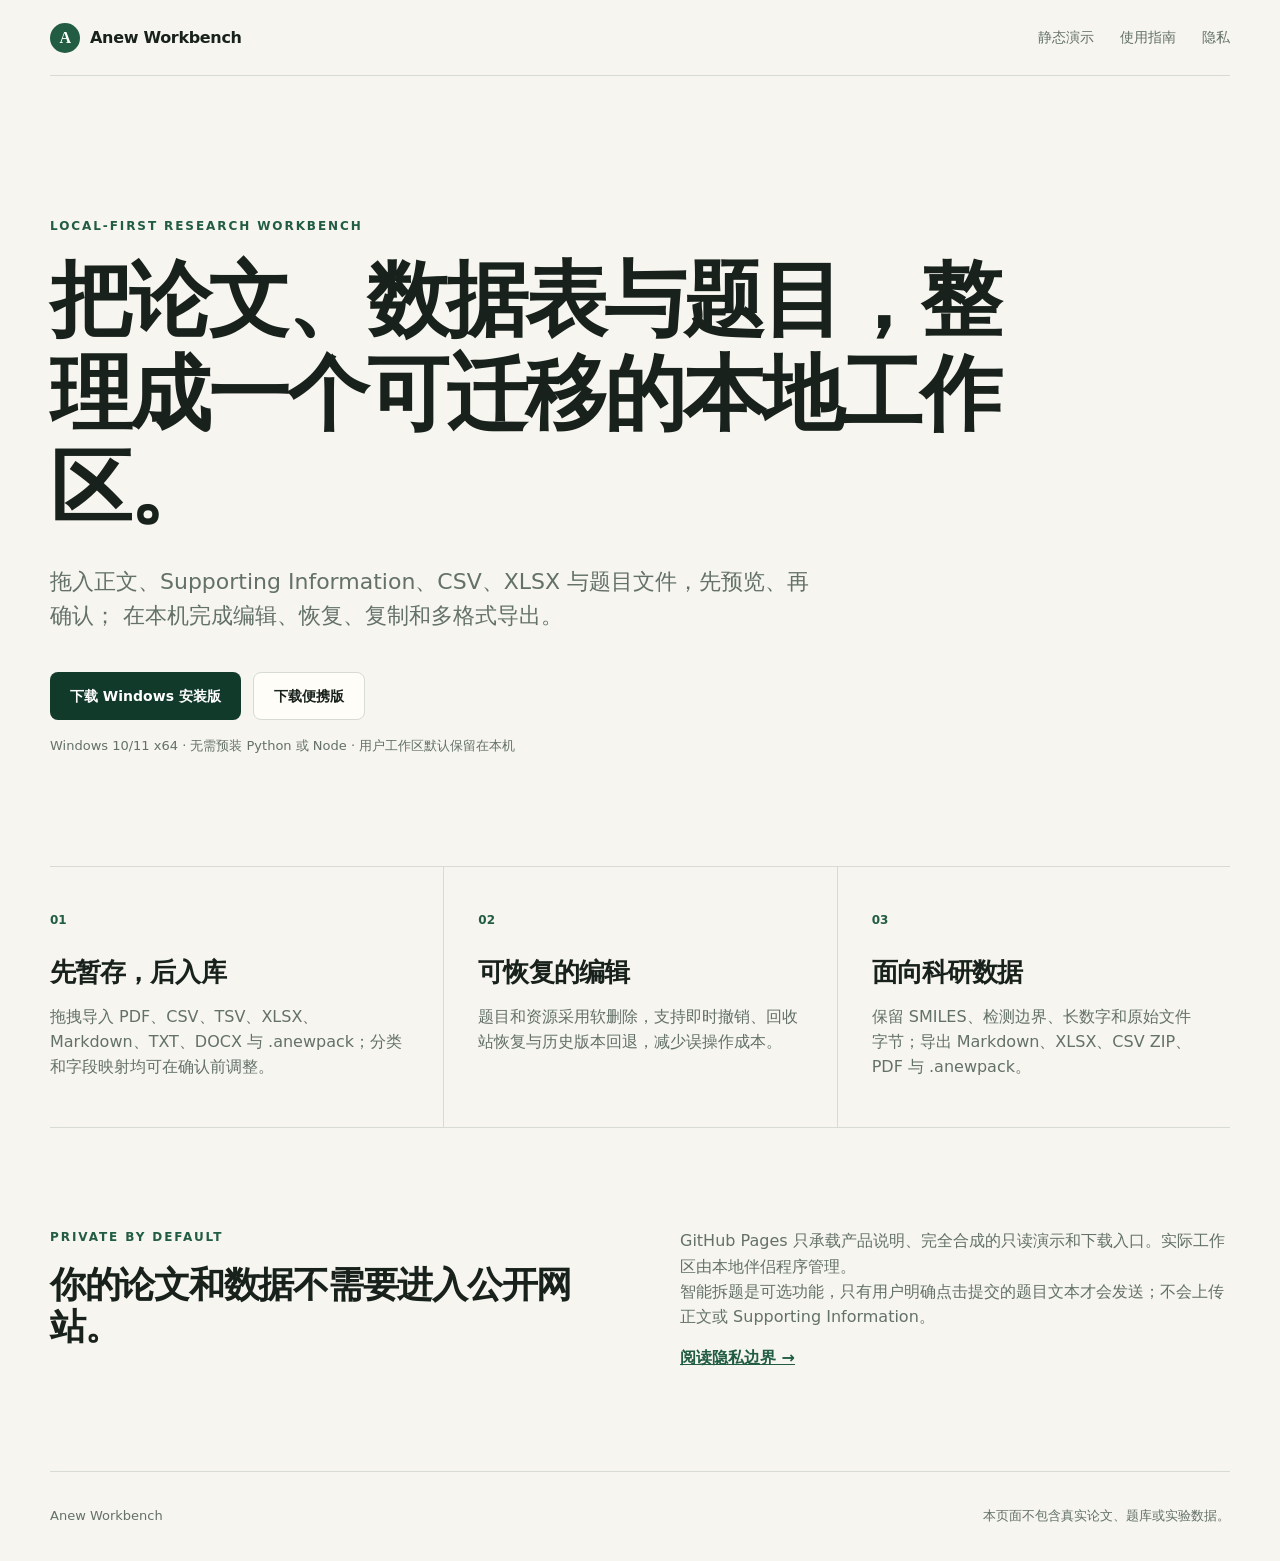
==== index.html @ f3a837ea "docs: launch Anew Workbench public site" ====
<!doctype html>
<html lang="zh-CN">
  <head>
    <meta charset="UTF-8" />
    <meta name="viewport" content="width=device-width, initial-scale=1" />
    <meta name="description" content="Anew Workbench：本地优先的科研题库整理、导入与导出工具。" />
    <title>Anew Workbench</title>
    <link rel="stylesheet" href="styles.css" />
  </head>
  <body>
    <header class="site-header">
      <a class="brand" href="index.html" aria-label="Anew Workbench 首页">
        <span class="brand-mark" aria-hidden="true">A</span>
        <span>Anew Workbench</span>
      </a>
      <nav aria-label="主导航">
        <a href="demo.html">静态演示</a>
        <a href="docs.html">使用指南</a>
        <a href="privacy.html">隐私</a>
      </nav>
    </header>

    <main>
      <section class="hero">
        <div class="eyebrow">LOCAL-FIRST RESEARCH WORKBENCH</div>
        <h1>把论文、数据表与题目，整理成一个可迁移的本地工作区。</h1>
        <p class="hero-copy">
          拖入正文、Supporting Information、CSV、XLSX 与题目文件，先预览、再确认；
          在本机完成编辑、恢复、复制和多格式导出。
        </p>
        <div class="actions">
          <a class="button primary" href="https://github.com/ZiChenWang114514/anew-workbench/releases/latest/download/AnewWorkbench-win-x64-Setup.exe">下载 Windows 安装版</a>
          <a class="button secondary" href="https://github.com/ZiChenWang114514/anew-workbench/releases/latest/download/AnewWorkbench-win-x64-portable.zip">下载便携版</a>
        </div>
        <p class="microcopy">Windows 10/11 x64 · 无需预装 Python 或 Node · 用户工作区默认保留在本机</p>
      </section>

      <section class="feature-grid" aria-label="核心功能">
        <article>
          <span class="feature-number">01</span>
          <h2>先暂存，后入库</h2>
          <p>拖拽导入 PDF、CSV、TSV、XLSX、Markdown、TXT、DOCX 与 .anewpack；分类和字段映射均可在确认前调整。</p>
        </article>
        <article>
          <span class="feature-number">02</span>
          <h2>可恢复的编辑</h2>
          <p>题目和资源采用软删除，支持即时撤销、回收站恢复与历史版本回退，减少误操作成本。</p>
        </article>
        <article>
          <span class="feature-number">03</span>
          <h2>面向科研数据</h2>
          <p>保留 SMILES、检测边界、长数字和原始文件字节；导出 Markdown、XLSX、CSV ZIP、PDF 与 .anewpack。</p>
        </article>
      </section>

      <section class="split-panel">
        <div>
          <div class="eyebrow">PRIVATE BY DEFAULT</div>
          <h2>你的论文和数据不需要进入公开网站。</h2>
        </div>
        <div>
          <p>GitHub Pages 只承载产品说明、完全合成的只读演示和下载入口。实际工作区由本地伴侣程序管理。</p>
          <p>智能拆题是可选功能，只有用户明确点击提交的题目文本才会发送；不会上传正文或 Supporting Information。</p>
          <a class="text-link" href="privacy.html">阅读隐私边界 →</a>
        </div>
      </section>
    </main>

    <footer>
      <span>Anew Workbench</span>
      <span>本页面不包含真实论文、题库或实验数据。</span>
    </footer>
  </body>
</html>
---- styles.css ----
:root {
  color-scheme: light;
  --ink: #18211c;
  --muted: #637168;
  --paper: #f6f5ef;
  --card: #fffdf7;
  --line: #d7dbd2;
  --green: #215c43;
  --green-deep: #123a2a;
  --lime: #d8efb0;
  --serif: "Noto Serif SC", "Source Han Serif SC", "Songti SC", serif;
  --sans: "Noto Sans SC", "Microsoft YaHei", system-ui, sans-serif;
}

* { box-sizing: border-box; }
html { scroll-behavior: smooth; }
body { margin: 0; background: var(--paper); color: var(--ink); font-family: var(--sans); font-size: 16px; line-height: 1.58; }
a { color: inherit; }
.site-header, footer { width: min(1180px, calc(100% - 40px)); margin: 0 auto; display: flex; align-items: center; justify-content: space-between; }
.site-header { min-height: 76px; border-bottom: 1px solid var(--line); }
.brand { display: inline-flex; align-items: center; gap: 10px; text-decoration: none; font-weight: 750; letter-spacing: -.02em; }
.brand-mark { display: grid; place-items: center; width: 30px; height: 30px; border-radius: 50%; background: var(--green); color: white; font-family: var(--serif); }
nav { display: flex; gap: 26px; }
nav a { color: var(--muted); text-decoration: none; font-size: 14px; }
nav a:hover, nav a[aria-current="page"] { color: var(--ink); }
main { width: min(1180px, calc(100% - 40px)); margin: 0 auto; }
.hero { padding: clamp(72px, 11vw, 148px) 0 96px; max-width: 980px; }
.eyebrow { color: var(--green); font-size: 12px; font-weight: 800; letter-spacing: .16em; margin-bottom: 18px; }
h1, h2 { font-family: var(--serif); font-weight: 650; letter-spacing: -.035em; line-height: 1.15; }
h1 { font-size: clamp(44px, 7vw, 82px); margin: 0 0 28px; }
h2 { font-size: clamp(25px, 3vw, 36px); margin: 0 0 16px; }
.hero-copy, .lead { max-width: 760px; color: var(--muted); font-size: clamp(18px, 2vw, 22px); }
.actions { display: flex; flex-wrap: wrap; gap: 12px; margin-top: 38px; }
.actions.compact { margin: 24px 0 34px; }
.button { display: inline-flex; min-height: 48px; align-items: center; justify-content: center; padding: 0 20px; border-radius: 8px; text-decoration: none; font-weight: 700; font-size: 14px; }
.button.primary { background: var(--green-deep); color: white; }
.button.secondary { border: 1px solid var(--line); background: var(--card); }
.microcopy { color: var(--muted); font-size: 13px; margin-top: 16px; }
.feature-grid { display: grid; grid-template-columns: repeat(3, 1fr); border-top: 1px solid var(--line); border-bottom: 1px solid var(--line); }
.feature-grid article { padding: 44px 34px 48px 0; }
.feature-grid article + article { border-left: 1px solid var(--line); padding-left: 34px; }
.feature-grid h2 { font-size: 26px; }
.feature-grid p, .split-panel p { color: var(--muted); margin: 0; }
.feature-number { display: block; color: var(--green); font-size: 12px; font-weight: 800; margin-bottom: 28px; }
.split-panel { display: grid; grid-template-columns: 1fr 1fr; gap: 80px; padding: 100px 0; }
.text-link { display: inline-block; color: var(--green); font-weight: 700; margin-top: 16px; }
footer { min-height: 90px; border-top: 1px solid var(--line); color: var(--muted); font-size: 13px; }
footer a { color: var(--green); }
.page-shell { padding: 78px 0 110px; }
.page-shell > h1, .docs-layout h1 { font-size: clamp(42px, 6vw, 68px); }
.demo-card { margin-top: 48px; padding: 32px; background: var(--card); border: 1px solid var(--line); border-radius: 14px; box-shadow: 0 18px 60px rgb(31 51 39 / 7%); }
.demo-heading { display: flex; justify-content: space-between; align-items: flex-start; gap: 20px; }
.demo-heading > div { display: flex; align-items: center; gap: 14px; }
.demo-heading h2 { margin: 0; font-size: 26px; }
.demo-heading button { border: 1px solid var(--line); background: transparent; border-radius: 7px; padding: 9px 12px; cursor: pointer; }
.pill { display: inline-flex; border-radius: 999px; background: var(--lime); color: var(--green-deep); padding: 5px 10px; font-size: 12px; font-weight: 800; }
.table-scroll { overflow-x: auto; margin-top: 28px; }
table { width: 100%; border-collapse: collapse; font-size: 13px; }
th, td { padding: 13px 14px; text-align: left; border-bottom: 1px solid var(--line); white-space: nowrap; }
th { color: var(--muted); font-weight: 700; background: #f4f5ef; }
code { font-family: "Cascadia Code", "SFMono-Regular", monospace; font-size: .88em; background: #edf0e8; border-radius: 4px; padding: .12em .35em; }
.download-band { margin-top: 34px; padding: 30px 32px; background: var(--green-deep); color: white; border-radius: 14px; display: flex; align-items: center; justify-content: space-between; gap: 28px; }
.download-band h2 { font-size: 25px; margin-bottom: 8px; }
.download-band p { margin: 0; color: #c8d7cf; }
.docs-layout { display: grid; grid-template-columns: 200px minmax(0, 760px); gap: 70px; }
.docs-layout aside { position: sticky; top: 24px; align-self: start; display: grid; gap: 10px; padding: 20px 0; font-size: 14px; }
.docs-layout aside a { color: var(--muted); text-decoration: none; }
.docs-layout article h2, .prose h2 { margin-top: 50px; font-size: 28px; }
.docs-layout article p, .prose p { color: var(--muted); }
.prose { max-width: 850px; margin-left: max(20px, calc((100% - 1180px) / 2)); }

@media (max-width: 760px) {
  .site-header { min-height: 66px; }
  nav { gap: 12px; }
  nav a { font-size: 12px; }
  .brand span:last-child { display: none; }
  .hero { padding: 70px 0; }
  h1 { font-size: 42px; }
  .feature-grid, .split-panel, .docs-layout { grid-template-columns: 1fr; }
  .feature-grid article + article { border-left: 0; border-top: 1px solid var(--line); padding-left: 0; }
  .split-panel { gap: 28px; padding: 70px 0; }
  .docs-layout aside { position: static; grid-template-columns: repeat(3, auto); border-bottom: 1px solid var(--line); }
  .demo-card { padding: 20px; }
  .demo-heading, .download-band { align-items: stretch; flex-direction: column; }
  footer { align-items: flex-start; flex-direction: column; justify-content: center; gap: 4px; }
}
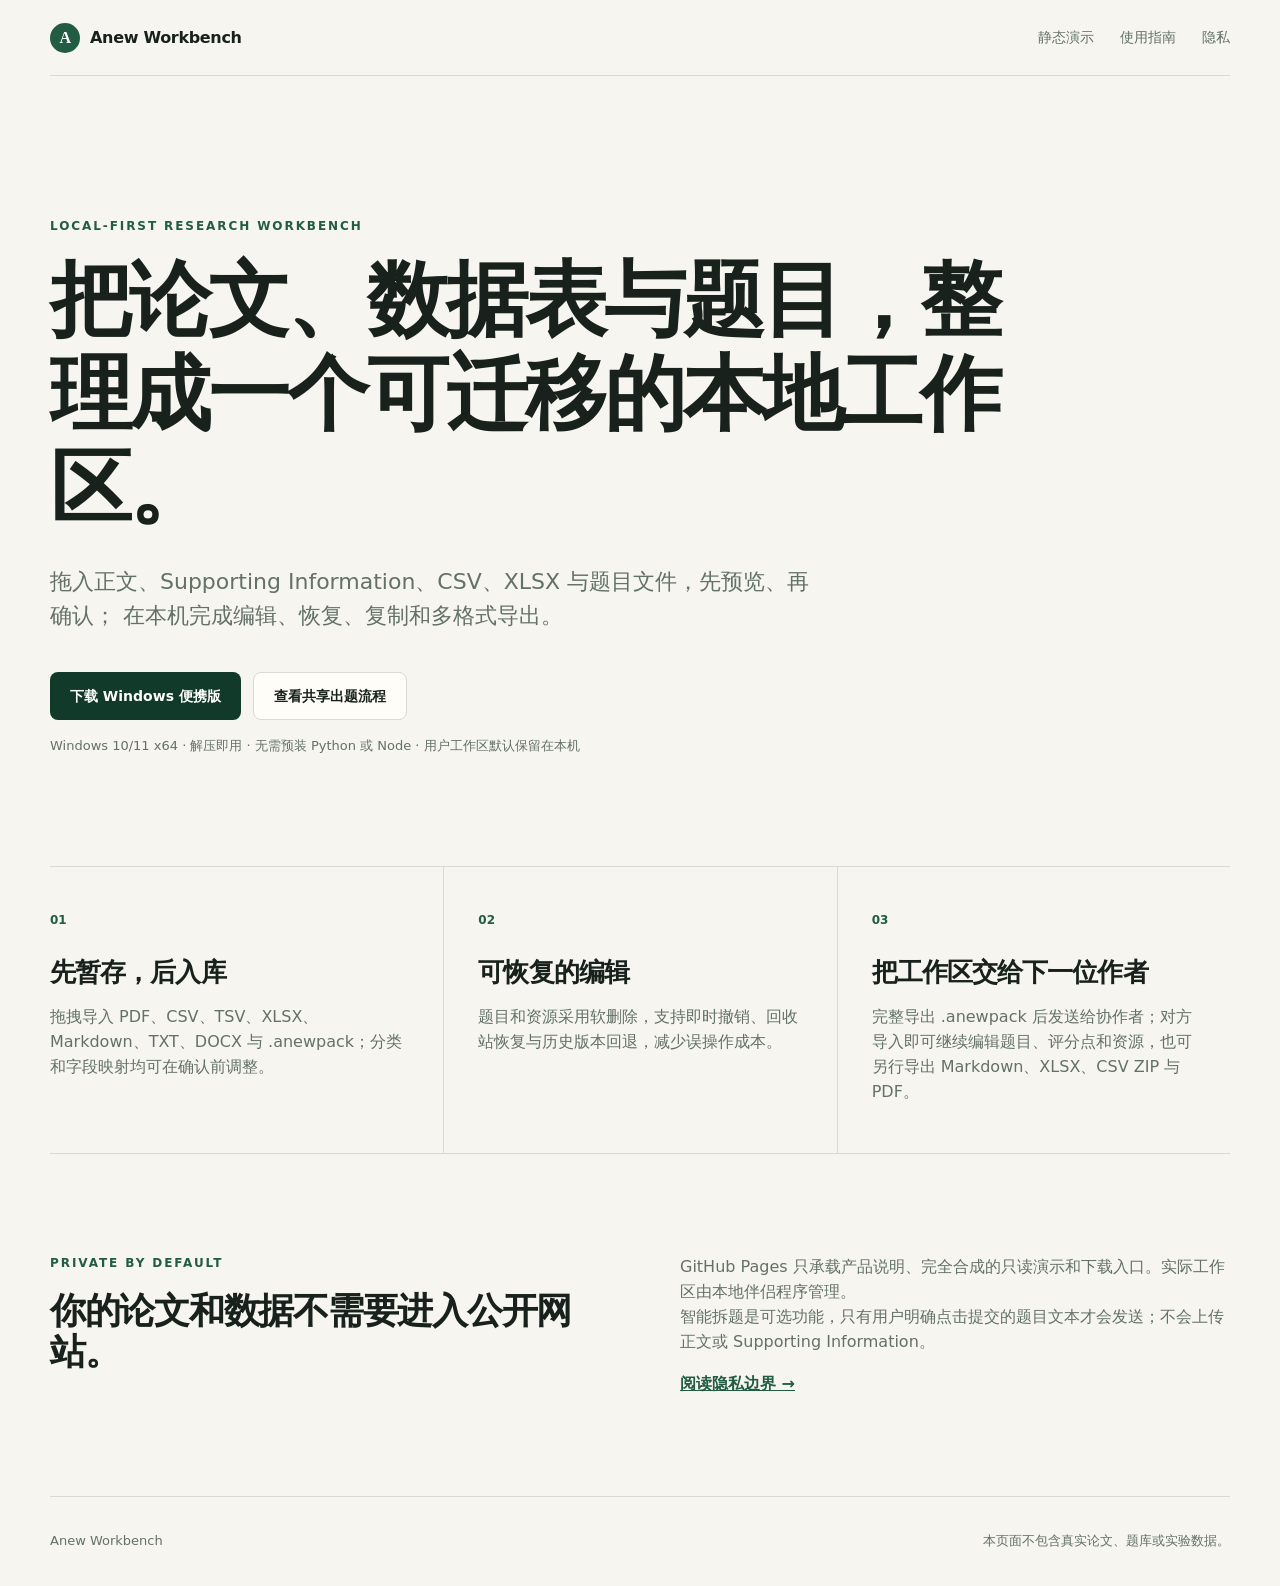
==== commit b5e2ac12: "fix: publish portable workbench download" ====
--- a/index.html
+++ b/index.html
@@ -29,10 +29,10 @@
           在本机完成编辑、恢复、复制和多格式导出。
         </p>
         <div class="actions">
-          <a class="button primary" href="https://github.com/ZiChenWang114514/anew-workbench/releases/latest/download/AnewWorkbench-win-x64-Setup.exe">下载 Windows 安装版</a>
-          <a class="button secondary" href="https://github.com/ZiChenWang114514/anew-workbench/releases/latest/download/AnewWorkbench-win-x64-portable.zip">下载便携版</a>
+          <a class="button primary" href="https://github.com/ZiChenWang114514/anew-workbench/releases/latest/download/AnewWorkbench-win-x64-portable.zip">下载 Windows 便携版</a>
+          <a class="button secondary" href="docs.html#share">查看共享出题流程</a>
         </div>
-        <p class="microcopy">Windows 10/11 x64 · 无需预装 Python 或 Node · 用户工作区默认保留在本机</p>
+        <p class="microcopy">Windows 10/11 x64 · 解压即用 · 无需预装 Python 或 Node · 用户工作区默认保留在本机</p>
       </section>
 
       <section class="feature-grid" aria-label="核心功能">
@@ -48,8 +48,8 @@
         </article>
         <article>
           <span class="feature-number">03</span>
-          <h2>面向科研数据</h2>
-          <p>保留 SMILES、检测边界、长数字和原始文件字节；导出 Markdown、XLSX、CSV ZIP、PDF 与 .anewpack。</p>
+          <h2>把工作区交给下一位作者</h2>
+          <p>完整导出 .anewpack 后发送给协作者；对方导入即可继续编辑题目、评分点和资源，也可另行导出 Markdown、XLSX、CSV ZIP 与 PDF。</p>
         </article>
       </section>
 
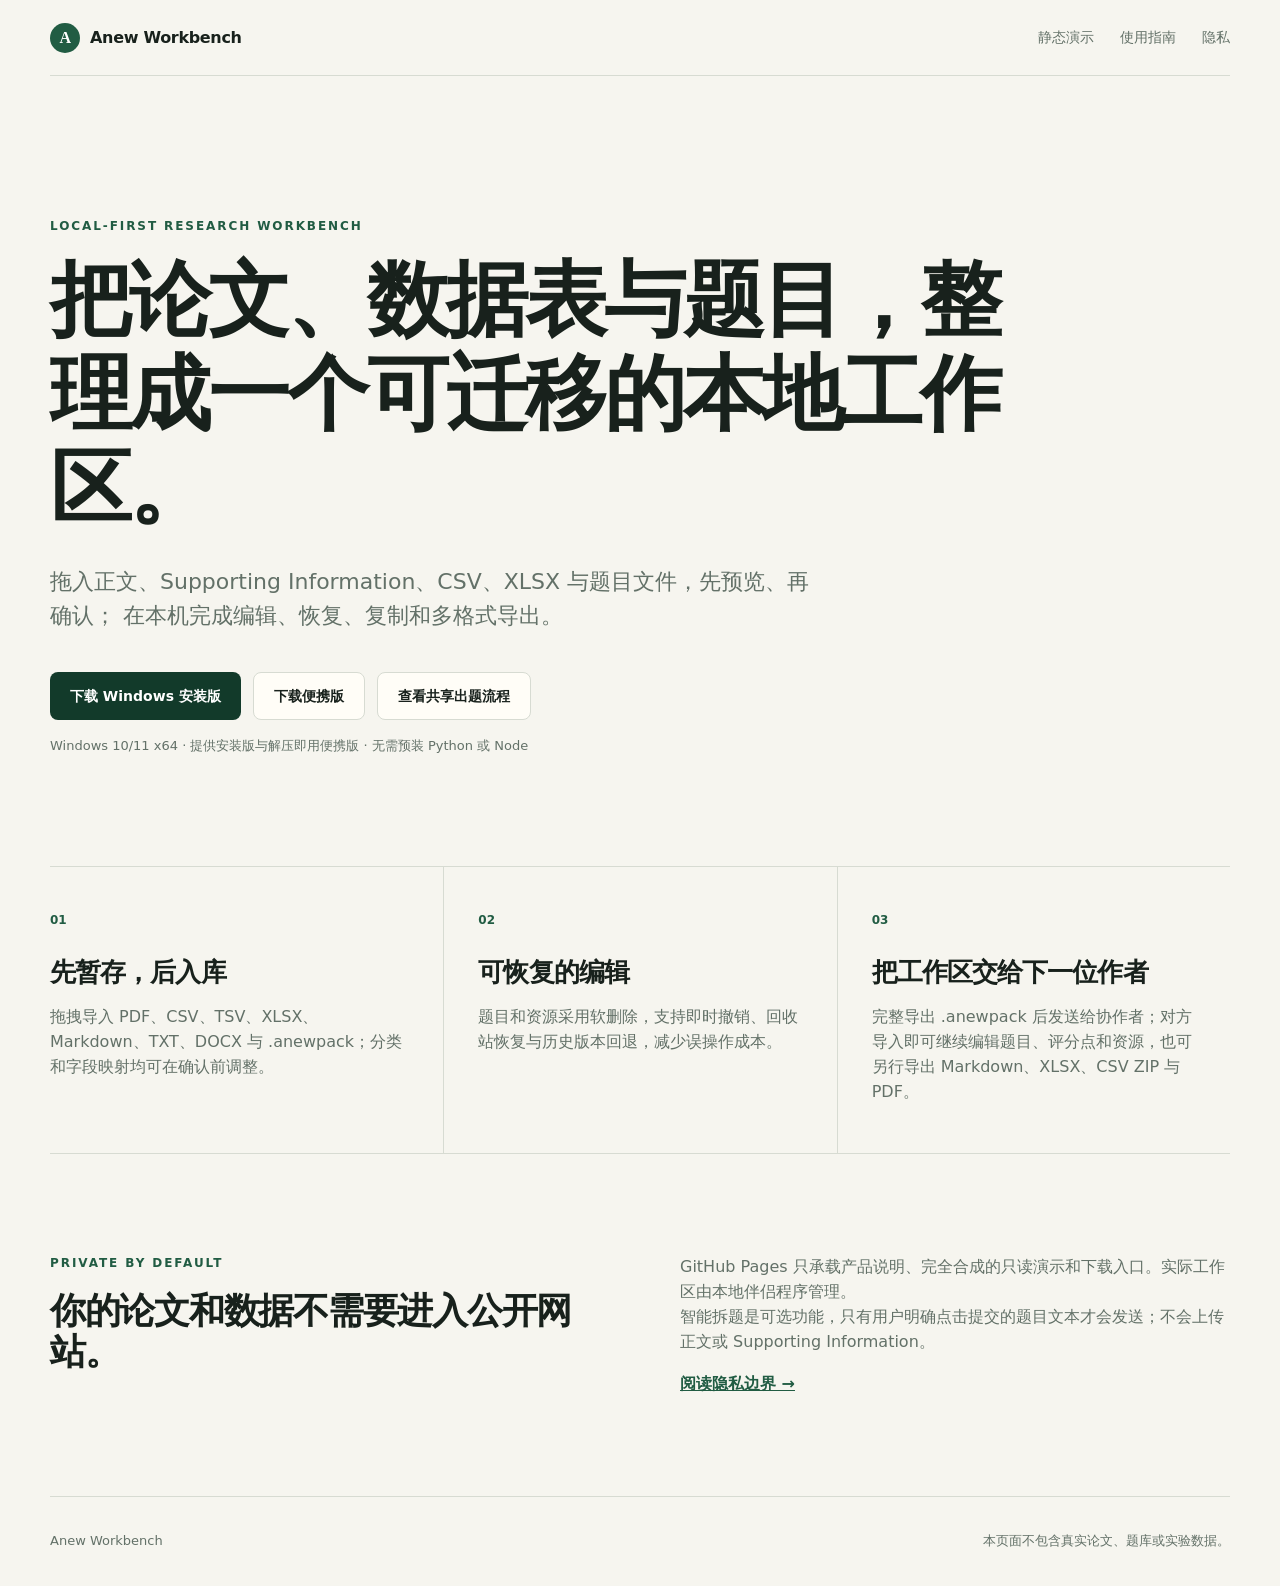
==== commit af7eff19: "docs: expose verified Windows installer" ====
--- a/index.html
+++ b/index.html
@@ -29,10 +29,11 @@
           在本机完成编辑、恢复、复制和多格式导出。
         </p>
         <div class="actions">
-          <a class="button primary" href="https://github.com/ZiChenWang114514/anew-workbench/releases/latest/download/AnewWorkbench-win-x64-portable.zip">下载 Windows 便携版</a>
+          <a class="button primary" href="https://github.com/ZiChenWang114514/anew-workbench/releases/latest/download/AnewWorkbench-win-x64-Setup.exe">下载 Windows 安装版</a>
+          <a class="button secondary" href="https://github.com/ZiChenWang114514/anew-workbench/releases/latest/download/AnewWorkbench-win-x64-portable.zip">下载便携版</a>
           <a class="button secondary" href="docs.html#share">查看共享出题流程</a>
         </div>
-        <p class="microcopy">Windows 10/11 x64 · 解压即用 · 无需预装 Python 或 Node · 用户工作区默认保留在本机</p>
+        <p class="microcopy">Windows 10/11 x64 · 提供安装版与解压即用便携版 · 无需预装 Python 或 Node</p>
       </section>
 
       <section class="feature-grid" aria-label="核心功能">
